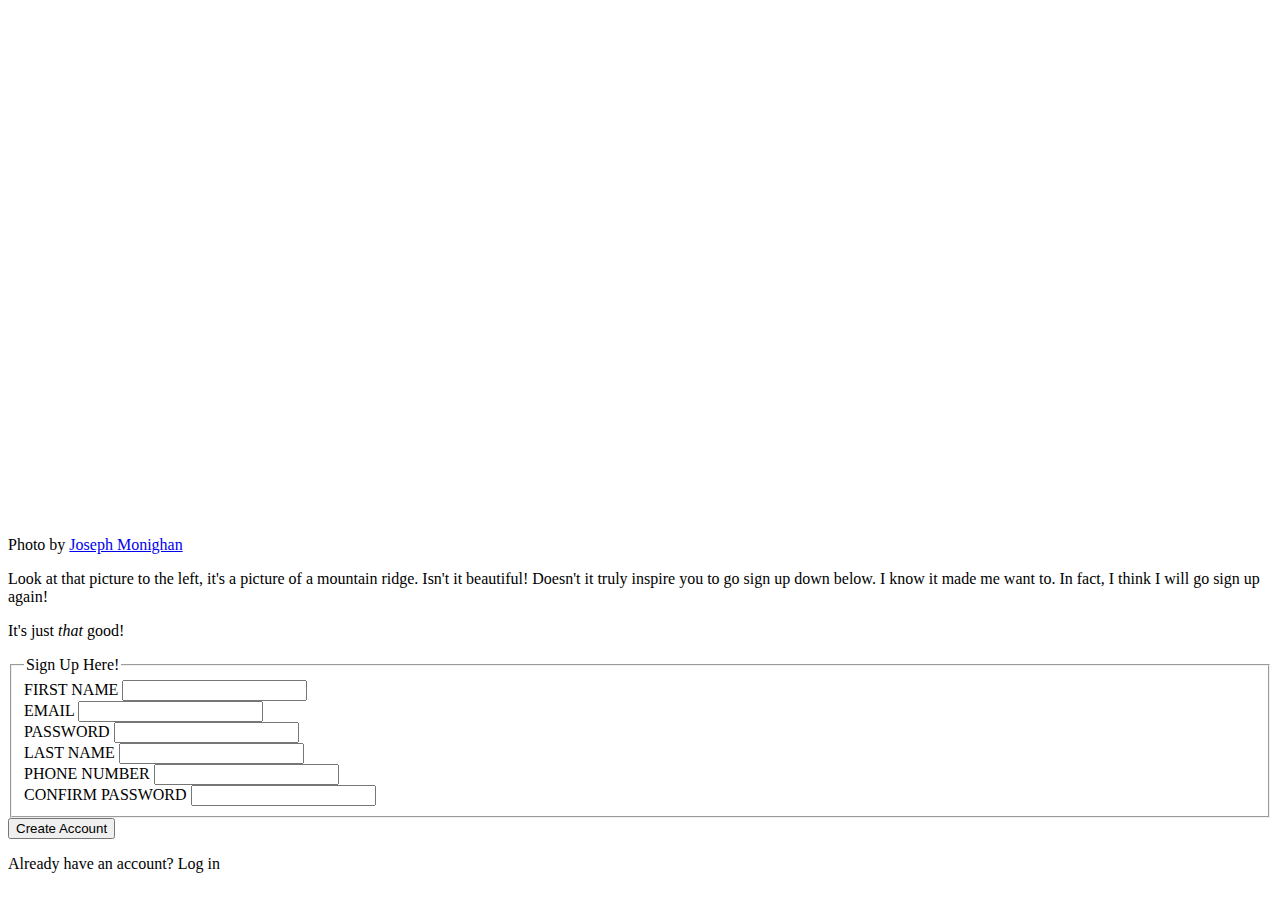
==== index.html @ 398d6cf9 "Basic html and added fonts with font-face" ====
<!DOCTYPE html>
<html lang="en">
<head>
    <meta charset="UTF-8">
    <meta name="viewport" content="width=device-width, initial-scale=1.0">
    <link rel="stylesheet" href="style.css">
    <title>Sign-up Form</title>
</head>
<body>
    <div class="main-container">
        <div class="splash">
            <div class="emblem-background">
                <img src="assets/photos/odin-lined.png" alt="The Odin Project emblem">
                <p>Photo by <a href="https://github.com/BlueVelocity">Joseph Monighan</a></p>
            </div>
        </div>
        <div class="content">
            <div class="header">
                <p>Look at that picture to the left, it's a picture of a mountain ridge. 
                Isn't it beautiful! Doesn't it truly inspire you to go sign up down below. 
                I know it made me want to. In fact, I think I will go sign up again!</p>
                <p>It's just <em>that</em> good!</p>
            </div>
            <div class="form-area">
                <form>
                    <fieldset>
                        <legend>Sign Up Here!</legend>
                        <div>
                            <div>
                                <label for="first-name">FIRST NAME</label>
                                <input type="text" id="first-name" name="first">
                            </div>
                            <div>
                                <label for="email">EMAIL</label>
                                <input type="text" id="email" name="email">
                            </div>
                            <div>
                                <label for="password">PASSWORD</label>
                                <input type="text" id="password" name="password">
                            </div>
                        </div>
                        <div>
                            <div>
                                <label for="last-name">LAST NAME</label>
                                <input type="text" id="last-name" name="last">
                            </div>
                            <div>
                                <label for="phone-number">PHONE NUMBER</label>
                                <input type="text" id="phone-number" name="phone">
                            </div>
                            <div>
                                <label for="confirm-password">CONFIRM PASSWORD</label>
                                <input type="text" id="confirm-password" name="confirm-password">
                            </div>
                        </div>
                    </fieldset>
                    <button class="submit-button" type="submit" aria-label="submit">Create Account</button>
                </form>
                <p>Already have an account? <a>Log in</a></p>
            </div>
        </div>
    </div>
</body>
</html>
---- style.css ----
@font-face {
    font-family: 'Roboto';
    src: url('assets/fonts/roboto/webfontkit/Roboto-Regular.woff2') format('woff2'),
        url('assets/fonts/roboto/webfontkit/Roboto-Regular.woff') format('woff');
    font-weight: normal;
    font-style: normal;
    font-display: swap;
}

@font-face {
    font-family: 'Roboto';
    src: url('assets/fonts/roboto/webfontkit/Roboto-Italic.woff2') format('woff2'),
        url('assets/fonts/roboto/webfontkit/Roboto-Italic.woff') format('woff');
    font-weight: normal;
    font-style: italic;
    font-display: swap;
}

@font-face {
    font-family: 'Roboto';
    src: url('assets/fonts/roboto/webfontkit/Roboto-Bold.woff2') format('woff2'),
        url('assets/fonts/roboto/webfontkit/Roboto-Bold.woff') format('woff');
    font-weight: bold;
    font-style: normal;
    font-display: swap;
}
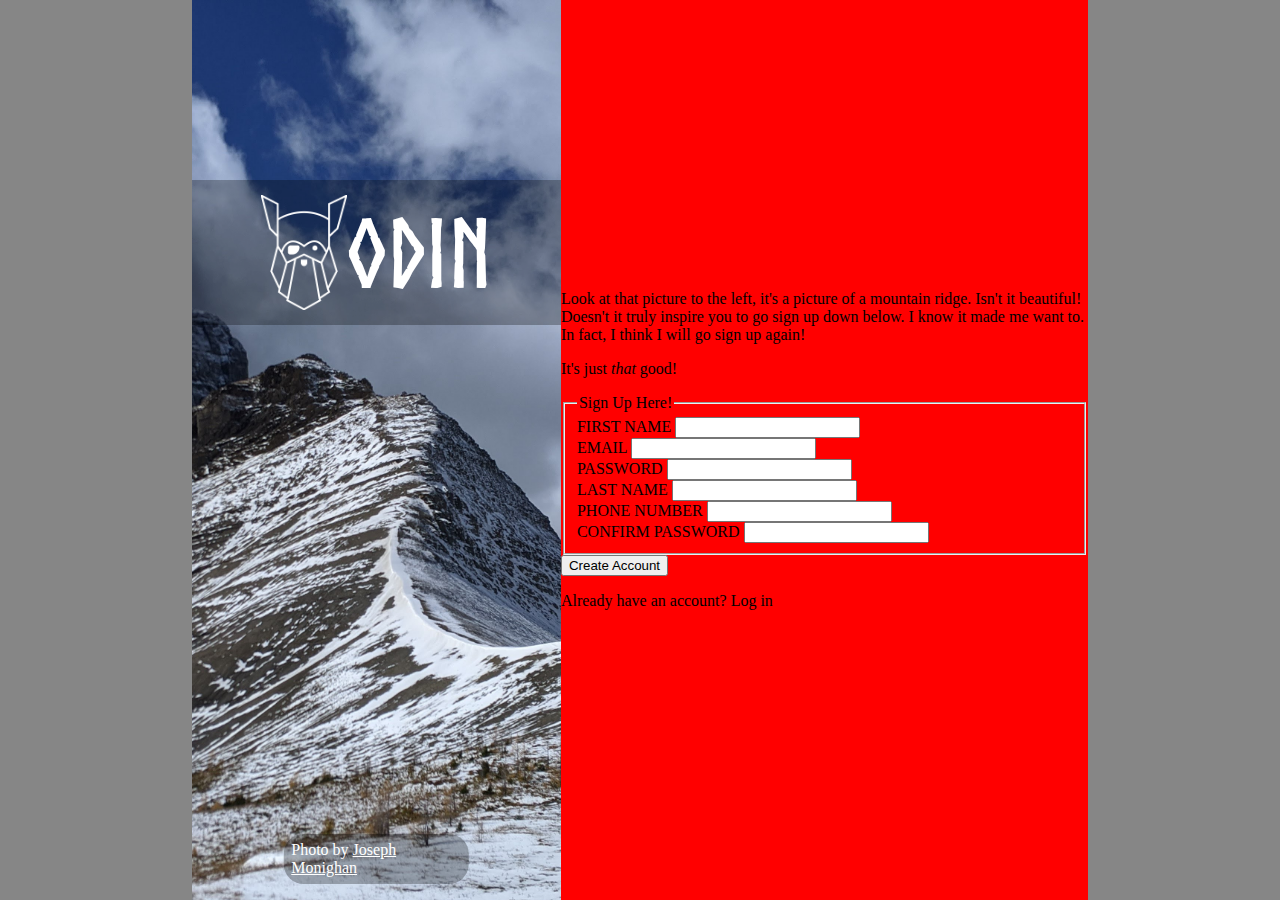
==== commit 95439e1c: "Complete splash css styling" ====
--- a/index.html
+++ b/index.html
@@ -10,9 +10,12 @@
     <div class="main-container">
         <div class="splash">
             <div class="emblem-background">
-                <img src="assets/photos/odin-lined.png" alt="The Odin Project emblem">
-                <p>Photo by <a href="https://github.com/BlueVelocity">Joseph Monighan</a></p>
+                <div class="logo">
+                    <img src="assets/photos/odin-lined.png" alt="The Odin Project emblem">
+                    <p>ODIN</p>
+                </div>
             </div>
+            <p>Photo by <a href="https://github.com/BlueVelocity">Joseph Monighan</a></p>
         </div>
         <div class="content">
             <div class="header">
--- a/style.css
+++ b/style.css
@@ -23,4 +23,94 @@
     font-weight: bold;
     font-style: normal;
     font-display: swap;
+}
+
+@font-face {
+    font-family: 'NorseBold';
+    src: url("assets/fonts/norse-bold/Norse-Bold.otf") format("opentype");
+}
+
+html {
+    height: 100%;
+    min-height: 500px;
+    width: 100%;
+}
+
+body {
+    display: flex;
+    justify-content: center;
+    align-items: center;
+    margin: 0 15%;
+    height: 100%;
+    width: 70%;
+    background-color: rgb(134, 134, 134);
+}
+
+.main-container {
+    flex: 1;
+    display: flex;
+    flex-direction: row;
+    justify-content: center;
+    align-items: center;
+    height: 100%;
+    background-color: red;
+}
+
+.splash {
+    position: relative;
+    flex: 0.7;
+    background-image: url("./assets/photos/mountain.jpg");
+    background-size: 1500px;
+    background-position-x: 50%;
+    height: 100%;
+}
+
+.emblem-background {
+    position: relative;
+    box-sizing: border-box;
+    top: 20%;
+    display: flex;
+    justify-content: center;
+    align-items: center;
+    width: 100%;
+    height: calc(100px + 5vh);
+    position: relative;
+    background: rgba(0, 0, 0, 0.281);
+    padding: 15px 0;
+}
+
+.splash > p {
+    position: absolute;
+    bottom: 0px;
+    left: 50%;
+    translate: -50%;
+    background: rgba(0, 0, 0, 0.281);
+    padding: 7px;
+    color: white;
+    border-radius: 20px;
+}
+
+.splash > p > a {
+    color: inherit;
+}
+
+.logo {
+    display: flex;
+    justify-content: center;
+    align-items: center;
+    flex-direction: row;
+    flex: 1;
+    height: 100%;
+    color: white;
+    font-size: calc(50px + 5vh);
+    font-family: 'NorseBold', 'Roboto';
+}
+
+.logo img {
+    height: 100%;
+    min-height: 50px;
+}
+
+.content {
+    flex: 1;
 }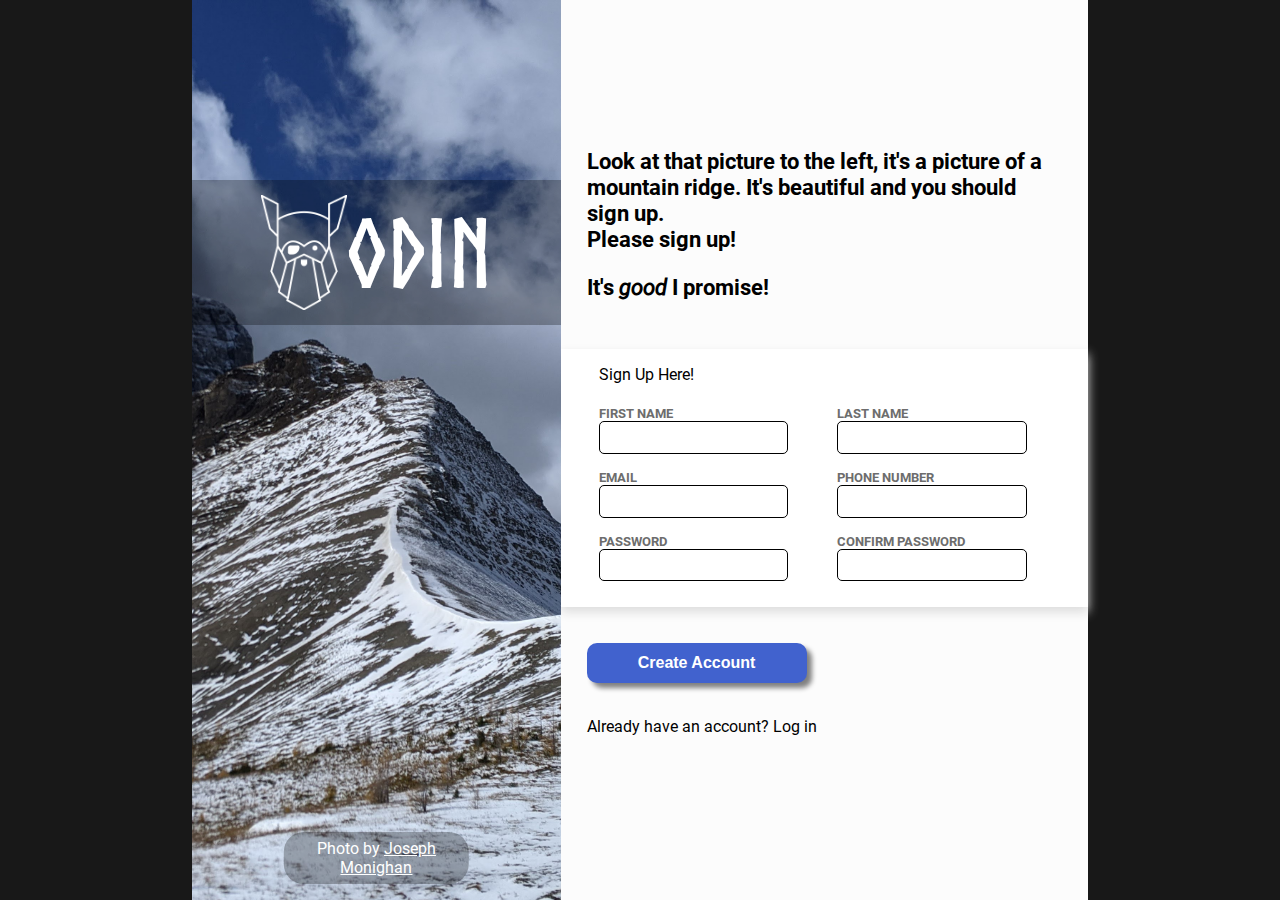
==== commit 4a5befd6: "Content styling" ====
--- a/index.html
+++ b/index.html
@@ -20,43 +20,45 @@
         <div class="content">
             <div class="header">
                 <p>Look at that picture to the left, it's a picture of a mountain ridge. 
-                Isn't it beautiful! Doesn't it truly inspire you to go sign up down below. 
-                I know it made me want to. In fact, I think I will go sign up again!</p>
-                <p>It's just <em>that</em> good!</p>
+                It's beautiful and you should sign up.</p>
+                <p>Please sign up!</p>
+                <p>It's <em>good</em> I promise!</p>
             </div>
             <div class="form-area">
                 <form>
-                    <fieldset>
-                        <legend>Sign Up Here!</legend>
-                        <div>
+                    <div class="input-container">
+                        <fieldset>
+                            <legend>Sign Up Here!</legend>
                             <div>
-                                <label for="first-name">FIRST NAME</label>
-                                <input type="text" id="first-name" name="first">
+                                <div>
+                                    <label for="first-name">FIRST NAME</label>
+                                    <input type="text" id="first-name" name="first">
+                                </div>
+                                <div>
+                                    <label for="email">EMAIL</label>
+                                    <input type="text" id="email" name="email">
+                                </div>
+                                <div>
+                                    <label for="password">PASSWORD</label>
+                                    <input type="text" id="password" name="password">
+                                </div>
                             </div>
                             <div>
-                                <label for="email">EMAIL</label>
-                                <input type="text" id="email" name="email">
+                                <div>
+                                    <label for="last-name">LAST NAME</label>
+                                    <input type="text" id="last-name" name="last">
+                                </div>
+                                <div>
+                                    <label for="phone-number">PHONE NUMBER</label>
+                                    <input type="text" id="phone-number" name="phone">
+                                </div>
+                                <div>
+                                    <label for="confirm-password">CONFIRM PASSWORD</label>
+                                    <input type="text" id="confirm-password" name="confirm-password">
+                                </div>
                             </div>
-                            <div>
-                                <label for="password">PASSWORD</label>
-                                <input type="text" id="password" name="password">
-                            </div>
-                        </div>
-                        <div>
-                            <div>
-                                <label for="last-name">LAST NAME</label>
-                                <input type="text" id="last-name" name="last">
-                            </div>
-                            <div>
-                                <label for="phone-number">PHONE NUMBER</label>
-                                <input type="text" id="phone-number" name="phone">
-                            </div>
-                            <div>
-                                <label for="confirm-password">CONFIRM PASSWORD</label>
-                                <input type="text" id="confirm-password" name="confirm-password">
-                            </div>
-                        </div>
-                    </fieldset>
+                        </fieldset>
+                    </div>
                     <button class="submit-button" type="submit" aria-label="submit">Create Account</button>
                 </form>
                 <p>Already have an account? <a>Log in</a></p>
--- a/style.css
+++ b/style.css
@@ -30,6 +30,10 @@
     src: url("assets/fonts/norse-bold/Norse-Bold.otf") format("opentype");
 }
 
+:root {
+    font-family: 'Roboto';
+}
+
 html {
     height: 100%;
     min-height: 500px;
@@ -43,7 +47,7 @@
     margin: 0 15%;
     height: 100%;
     width: 70%;
-    background-color: rgb(134, 134, 134);
+    background-color: rgb(24, 24, 24);
 }
 
 .main-container {
@@ -53,14 +57,13 @@
     justify-content: center;
     align-items: center;
     height: 100%;
-    background-color: red;
 }
 
 .splash {
     position: relative;
     flex: 0.7;
     background-image: url("./assets/photos/mountain.jpg");
-    background-size: 1500px;
+    background-size: max(1000px, 160vh);
     background-position-x: 50%;
     height: 100%;
 }
@@ -88,6 +91,7 @@
     padding: 7px;
     color: white;
     border-radius: 20px;
+    text-align: center;
 }
 
 .splash > p > a {
@@ -112,5 +116,90 @@
 }
 
 .content {
-    flex: 1;
+    display: flex;
+    flex-direction: column;
+    justify-content: center;
+    flex: 1;
+    height: 100%;
+    background-color: rgb(252, 252, 252);
+}
+
+.header,
+.form-area p,
+fieldset,
+form button {
+    margin-left: 2vw;
+    margin-right: 2vw;
+}
+
+.header {
+    font-size: 1.4rem;
+    font-weight: bold;
+}
+
+.header p:nth-child(-n + 2) {
+    margin-top: 0px;
+    margin-bottom: 0px;
+}
+
+.input-container {
+    border-left: none;
+    border-right: none;
+    margin: 0;
+    background-color: white;
+    box-shadow: 0px 5px 10px rgb(220, 220, 220);
+}
+
+form {
+    margin-top: 3vh;
+}
+
+fieldset {
+    display: flex;
+    margin-right: 0px;
+    border: none;
+}
+
+fieldset div,
+label,
+input {
+    flex: 1;
+}
+
+fieldset > div > div {
+    display: flex;
+    flex-direction: column;
+    margin: 0 5vw 1rem 0;
+}
+
+label {
+    font-size: 0.8rem;
+    font-weight: bold;
+    color: rgb(109, 109, 109);
+}
+
+input {
+    border: 1px black solid;
+    border-radius: 5px;
+    font-size: 1rem;
+    padding: 0.4rem;
+    width: 100%;
+}
+
+form legend {
+    padding: 1rem 0;
+}
+
+form button {
+    background-color: rgb(65, 98, 206);
+    width: min(220px, 20vw);
+    height: 40px;
+    border-style: none;
+    border-radius: 10px;
+    box-shadow: 5px 5px 5px grey;
+    font-weight: bold;
+    font-size: 1rem;
+    color: white;
+    margin-top: 4vh;
+    margin-bottom: 2vh;
 }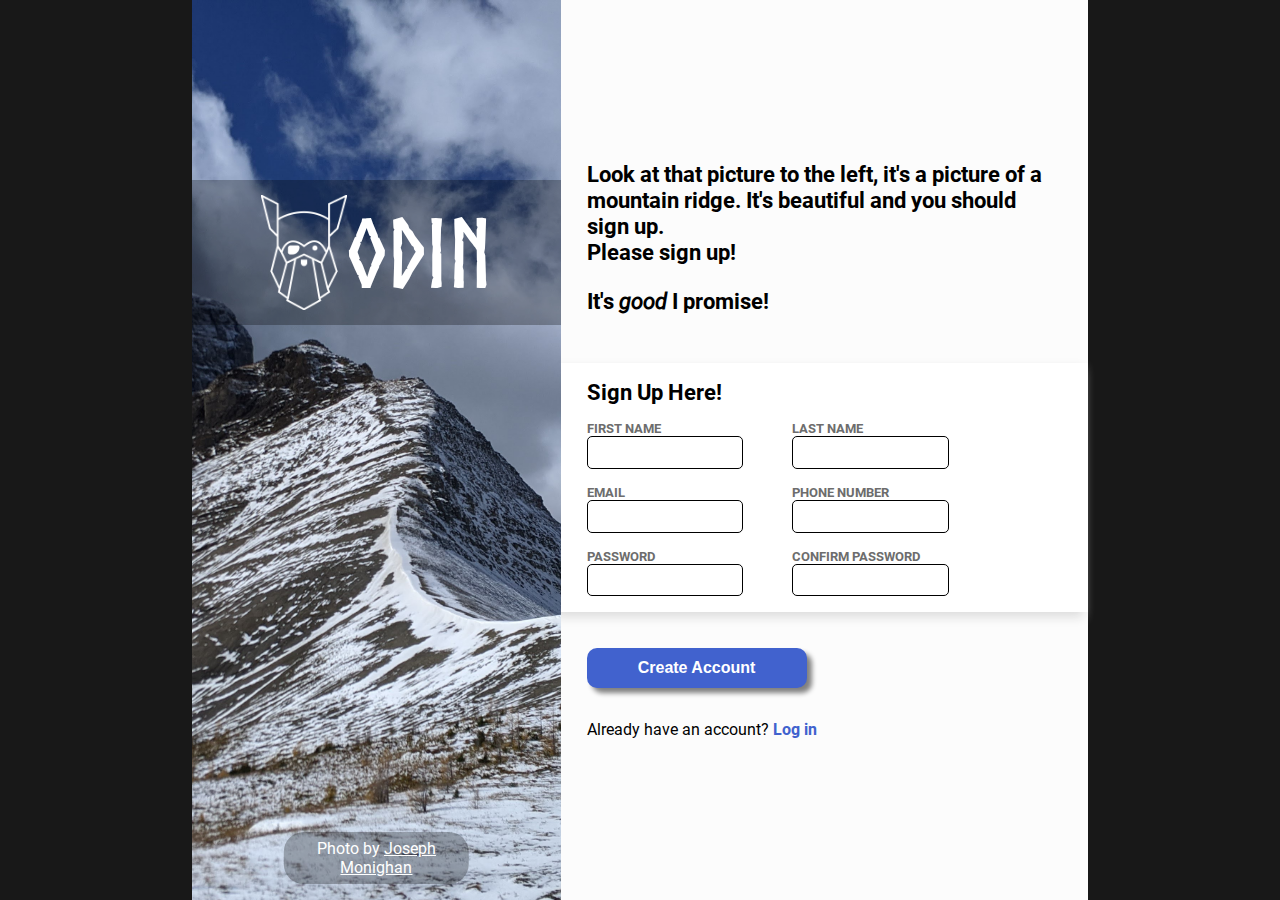
==== commit dde5bc71: "Complete content styling" ====
--- a/index.html
+++ b/index.html
@@ -61,8 +61,8 @@
                     </div>
                     <button class="submit-button" type="submit" aria-label="submit">Create Account</button>
                 </form>
-                <p>Already have an account? <a>Log in</a></p>
             </div>
+            <p>Already have an account? <a>Log in</a></p>
         </div>
     </div>
 </body>
--- a/style.css
+++ b/style.css
@@ -125,7 +125,7 @@
 }
 
 .header,
-.form-area p,
+.content > p,
 fieldset,
 form button {
     margin-left: 2vw;
@@ -147,7 +147,7 @@
     border-right: none;
     margin: 0;
     background-color: white;
-    box-shadow: 0px 5px 10px rgb(220, 220, 220);
+    box-shadow: -5px 5px 10px rgb(220, 220, 220);
 }
 
 form {
@@ -158,6 +158,7 @@
     display: flex;
     margin-right: 0px;
     border: none;
+    padding: 0 7vw 0 0;
 }
 
 fieldset div,
@@ -188,6 +189,8 @@
 
 form legend {
     padding: 1rem 0;
+    font-size: 1.4rem;
+    font-weight: bold;
 }
 
 form button {
@@ -201,5 +204,15 @@
     font-size: 1rem;
     color: white;
     margin-top: 4vh;
-    margin-bottom: 2vh;
+    margin-bottom: 3.5vh;
+}
+
+.content > p {
+    margin-top: 0;
+    margin-bottom: 0;
+}
+
+.content > p > a {
+    color: rgb(65, 98, 206);
+    font-weight: bold;
 }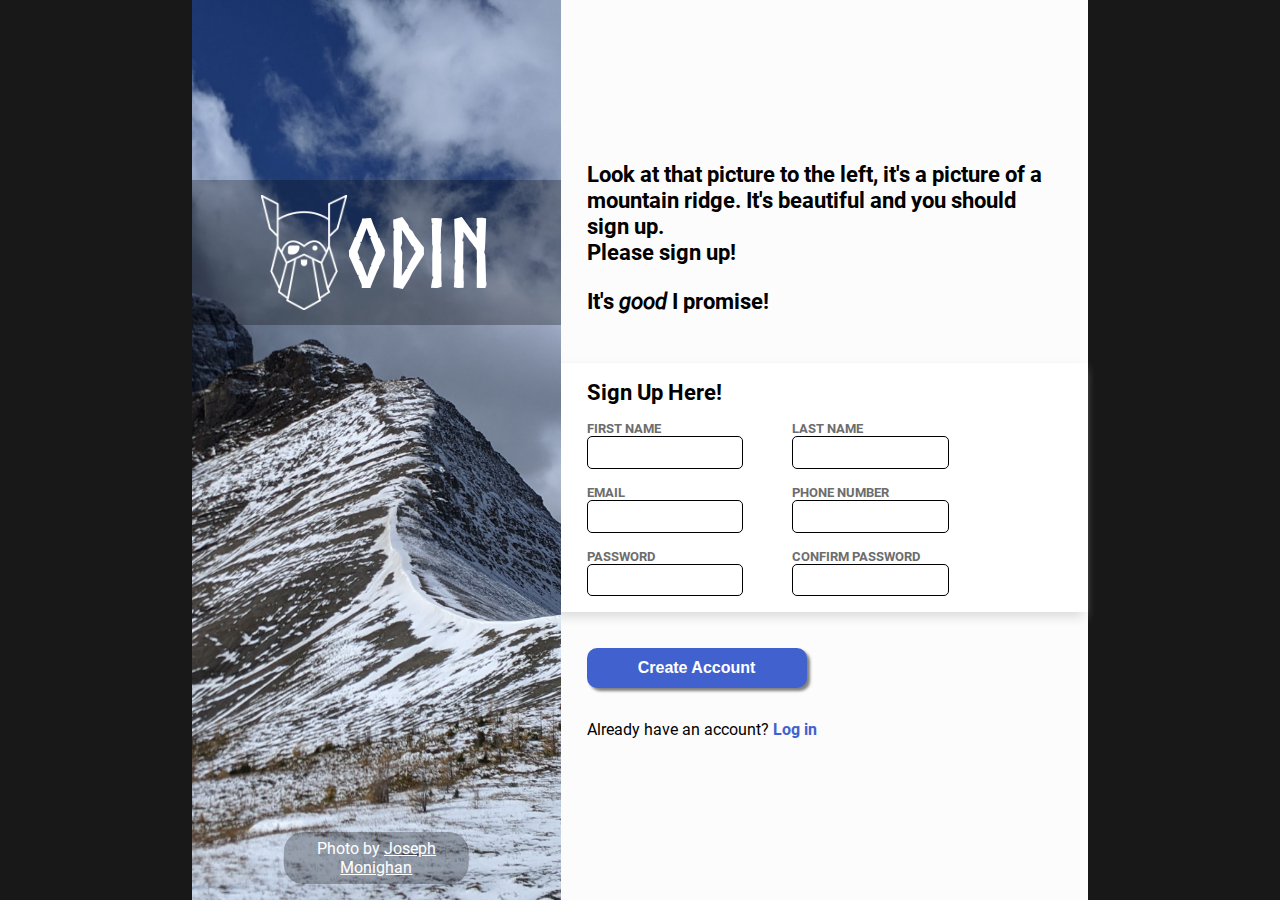
==== commit e2d946fa: "Update html form types" ====
--- a/index.html
+++ b/index.html
@@ -36,11 +36,11 @@
                                 </div>
                                 <div>
                                     <label for="email">EMAIL</label>
-                                    <input type="text" id="email" name="email">
+                                    <input type="email" id="email" name="email">
                                 </div>
                                 <div>
                                     <label for="password">PASSWORD</label>
-                                    <input type="text" id="password" name="password">
+                                    <input type="password" id="password" name="password">
                                 </div>
                             </div>
                             <div>
@@ -50,11 +50,11 @@
                                 </div>
                                 <div>
                                     <label for="phone-number">PHONE NUMBER</label>
-                                    <input type="text" id="phone-number" name="phone">
+                                    <input type="number" id="phone-number" name="phone">
                                 </div>
                                 <div>
                                     <label for="confirm-password">CONFIRM PASSWORD</label>
-                                    <input type="text" id="confirm-password" name="confirm-password">
+                                    <input type="password" id="confirm-password" name="confirm-password">
                                 </div>
                             </div>
                         </fieldset>
--- a/style.css
+++ b/style.css
@@ -199,7 +199,7 @@
     height: 40px;
     border-style: none;
     border-radius: 10px;
-    box-shadow: 5px 5px 5px grey;
+    box-shadow: 3px 3px 3px grey;
     font-weight: bold;
     font-size: 1rem;
     color: white;
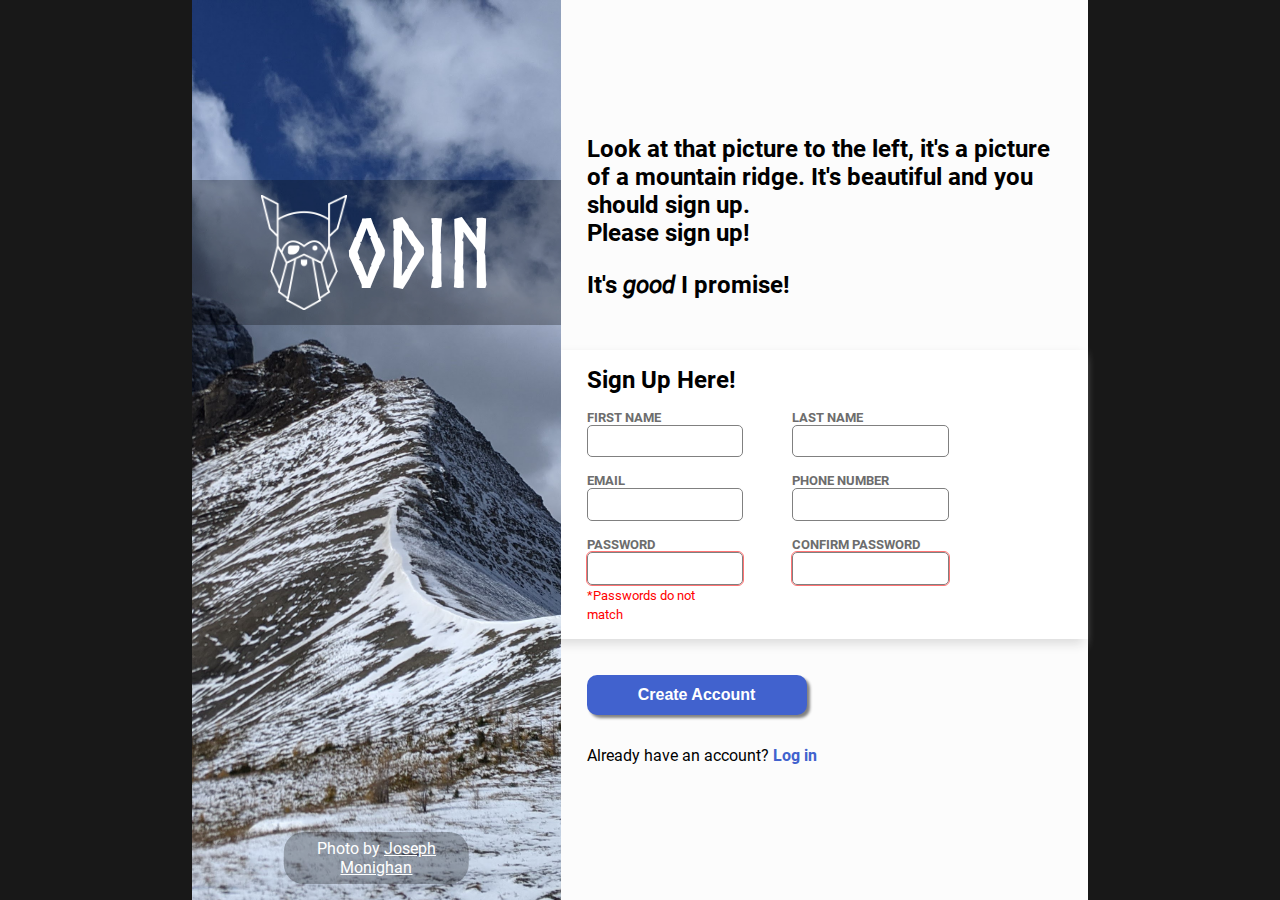
==== commit ddbfa798: "Form styling for focus and invalid classes" ====
--- a/index.html
+++ b/index.html
@@ -40,7 +40,8 @@
                                 </div>
                                 <div>
                                     <label for="password">PASSWORD</label>
-                                    <input type="password" id="password" name="password">
+                                    <input type="password" id="password" name="password" required>
+                                    <span></span>
                                 </div>
                             </div>
                             <div>
@@ -50,11 +51,11 @@
                                 </div>
                                 <div>
                                     <label for="phone-number">PHONE NUMBER</label>
-                                    <input type="number" id="phone-number" name="phone">
+                                    <input type="tel" id="phone-number" name="phone" pattern="[0-9]{3}-[0-9]{3}-[0-9]{4}">
                                 </div>
                                 <div>
                                     <label for="confirm-password">CONFIRM PASSWORD</label>
-                                    <input type="password" id="confirm-password" name="confirm-password">
+                                    <input type="password" id="confirm-password" name="confirm-password" required>
                                 </div>
                             </div>
                         </fieldset>
--- a/style.css
+++ b/style.css
@@ -133,7 +133,7 @@
 }
 
 .header {
-    font-size: 1.4rem;
+    font-size: 1.5rem;
     font-weight: bold;
 }
 
@@ -180,16 +180,31 @@
 }
 
 input {
-    border: 1px black solid;
+    border: 1px grey solid;
     border-radius: 5px;
     font-size: 1rem;
     padding: 0.4rem;
     width: 100%;
 }
 
+input:focus {
+    outline: 1px blue solid;
+    box-shadow: 2px 2px 4px grey;
+}
+
+input:invalid {
+    outline: 1px rgb(255, 116, 116) solid;
+}
+
+input + span:before {
+    content: '*Passwords do not match';
+    font-size: 0.8rem;
+    color: red;
+}
+
 form legend {
     padding: 1rem 0;
-    font-size: 1.4rem;
+    font-size: 1.5rem;
     font-weight: bold;
 }
 
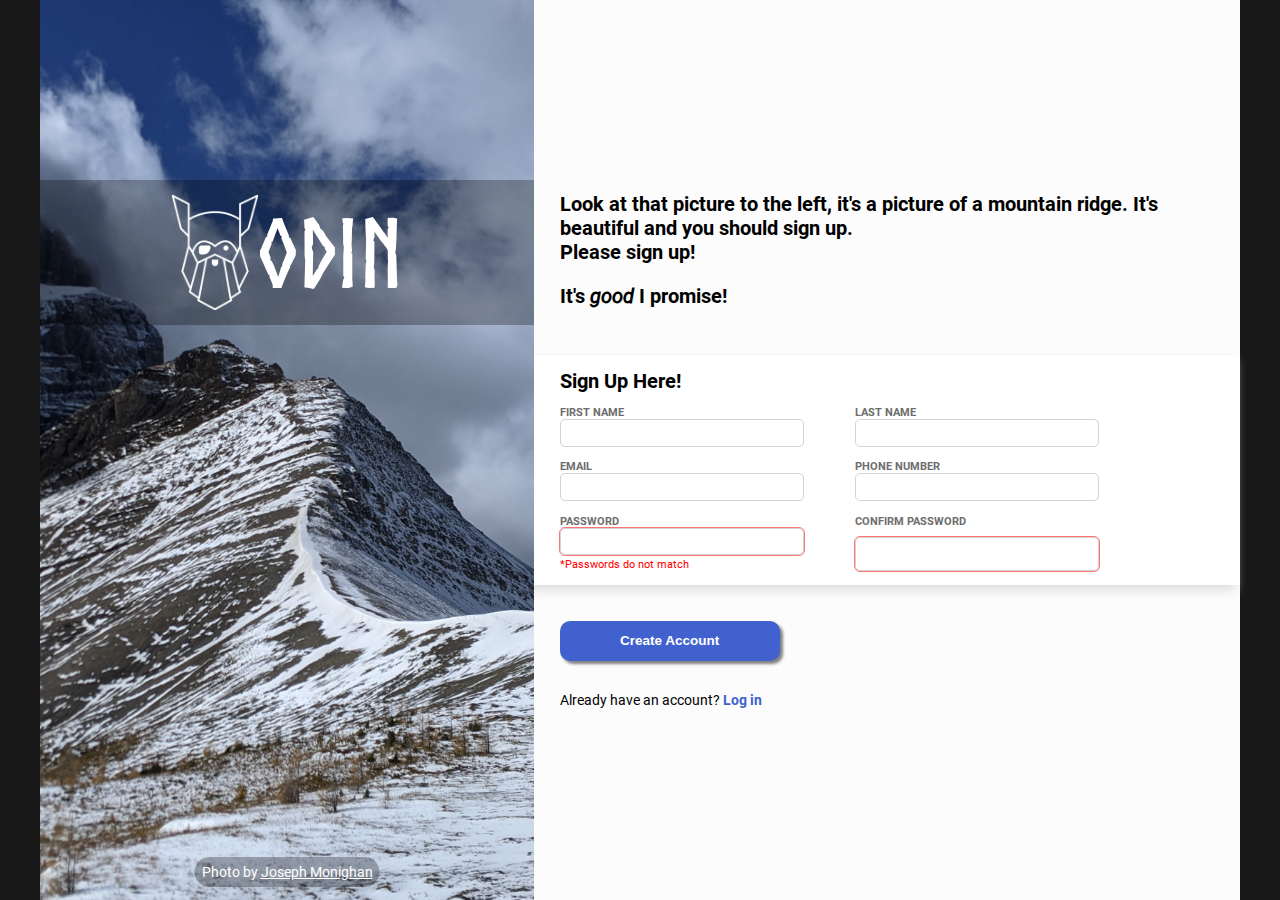
==== commit 021fe1d7: "Dynamic tabbing and scaling" ====
--- a/index.html
+++ b/index.html
@@ -35,23 +35,25 @@
                                     <input type="text" id="first-name" name="first">
                                 </div>
                                 <div>
+                                    <label for="last-name">LAST NAME</label>
+                                    <input type="text" id="last-name" name="last">
+                                </div>
+                            </div>
+                            <div>
+                                <div>
                                     <label for="email">EMAIL</label>
                                     <input type="email" id="email" name="email">
                                 </div>
                                 <div>
-                                    <label for="password">PASSWORD</label>
-                                    <input type="password" id="password" name="password" required>
-                                    <span></span>
+                                    <label for="phone-number">PHONE NUMBER</label>
+                                    <input type="tel" id="phone-number" name="phone" pattern="[0-9]{3}-[0-9]{3}-[0-9]{4}">
                                 </div>
                             </div>
                             <div>
                                 <div>
-                                    <label for="last-name">LAST NAME</label>
-                                    <input type="text" id="last-name" name="last">
-                                </div>
-                                <div>
-                                    <label for="phone-number">PHONE NUMBER</label>
-                                    <input type="tel" id="phone-number" name="phone" pattern="[0-9]{3}-[0-9]{3}-[0-9]{4}">
+                                    <label for="password">PASSWORD</label>
+                                    <input type="password" id="password" name="password" required>
+                                    <span></span>
                                 </div>
                                 <div>
                                     <label for="confirm-password">CONFIRM PASSWORD</label>
--- a/style.css
+++ b/style.css
@@ -32,6 +32,7 @@
 
 :root {
     font-family: 'Roboto';
+    font-size: max(1.5vh, 10px);
 }
 
 html {
@@ -41,22 +42,20 @@
 }
 
 body {
-    display: flex;
+    margin: 0;
+    height: 100%;
+    width: 100%;
+    background-color: rgb(24, 24, 24);
+}
+
+.main-container {
+    margin: 0 auto;
+    display: flex;
+    flex-direction: row;
     justify-content: center;
     align-items: center;
-    margin: 0 15%;
-    height: 100%;
-    width: 70%;
-    background-color: rgb(24, 24, 24);
-}
-
-.main-container {
-    flex: 1;
-    display: flex;
-    flex-direction: row;
-    justify-content: center;
-    align-items: center;
-    height: 100%;
+    height: 100%;
+    max-width: max(70%, 1200px);
 }
 
 .splash {
@@ -156,6 +155,7 @@
 
 fieldset {
     display: flex;
+    flex-direction: column;
     margin-right: 0px;
     border: none;
     padding: 0 7vw 0 0;
@@ -164,6 +164,8 @@
 fieldset div,
 label,
 input {
+    display: flex;
+    flex-direction: row;
     flex: 1;
 }
 
@@ -180,7 +182,7 @@
 }
 
 input {
-    border: 1px grey solid;
+    border: 0.5px lightgrey solid;
     border-radius: 5px;
     font-size: 1rem;
     padding: 0.4rem;
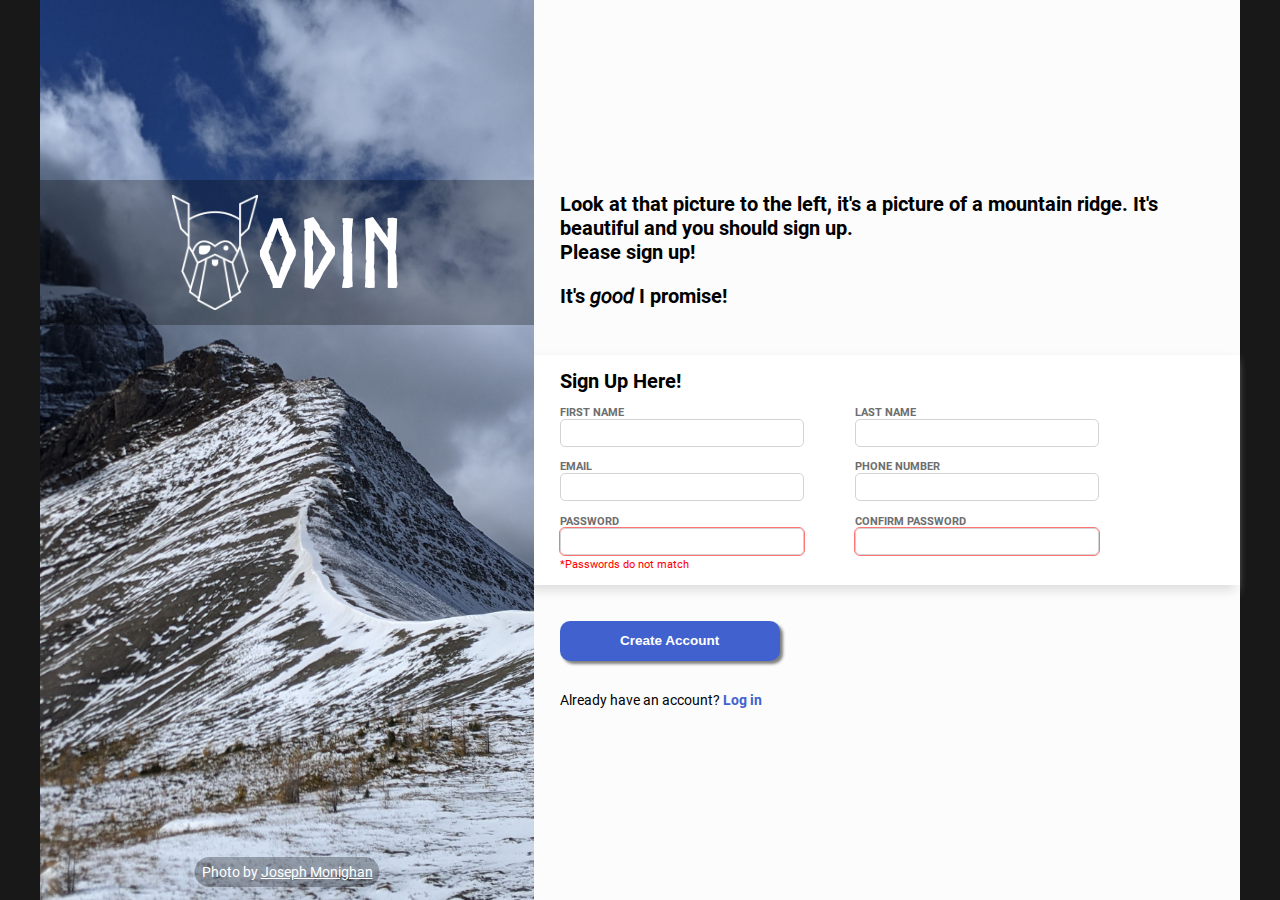
==== commit eb47fc87: "Improve password validation" ====
--- a/index.html
+++ b/index.html
@@ -4,6 +4,7 @@
     <meta charset="UTF-8">
     <meta name="viewport" content="width=device-width, initial-scale=1.0">
     <link rel="stylesheet" href="style.css">
+    <script src="script.js" defer></script>
     <title>Sign-up Form</title>
 </head>
 <body>
@@ -52,12 +53,12 @@
                             <div>
                                 <div>
                                     <label for="password">PASSWORD</label>
-                                    <input type="password" id="password" name="password" required>
+                                    <input type="password" id="password" name="password" minlength="8" maxlength="256" required>
                                     <span></span>
                                 </div>
                                 <div>
                                     <label for="confirm-password">CONFIRM PASSWORD</label>
-                                    <input type="password" id="confirm-password" name="confirm-password" required>
+                                    <input type="password" id="confirm-password" name="confirm-password" minlength="8" maxlength="256" required>
                                 </div>
                             </div>
                         </fieldset>
--- a/style.css
+++ b/style.css
@@ -54,7 +54,7 @@
     flex-direction: row;
     justify-content: center;
     align-items: center;
-    height: 100%;
+    height: 100vh;
     max-width: max(70%, 1200px);
 }
 
@@ -111,7 +111,6 @@
 
 .logo img {
     height: 100%;
-    min-height: 50px;
 }
 
 .content {
@@ -161,9 +160,7 @@
     padding: 0 7vw 0 0;
 }
 
-fieldset div,
-label,
-input {
+fieldset div {
     display: flex;
     flex-direction: row;
     flex: 1;
@@ -198,10 +195,16 @@
     outline: 1px rgb(255, 116, 116) solid;
 }
 
-input + span:before {
+input:invalid + span:before {
     content: '*Passwords do not match';
     font-size: 0.8rem;
-    color: red;
+    color: red; 
+}
+
+input:valid + span:before {
+    content: '*Passwords match';
+    font-size: 0.8rem;
+    color: green;
 }
 
 form legend {
